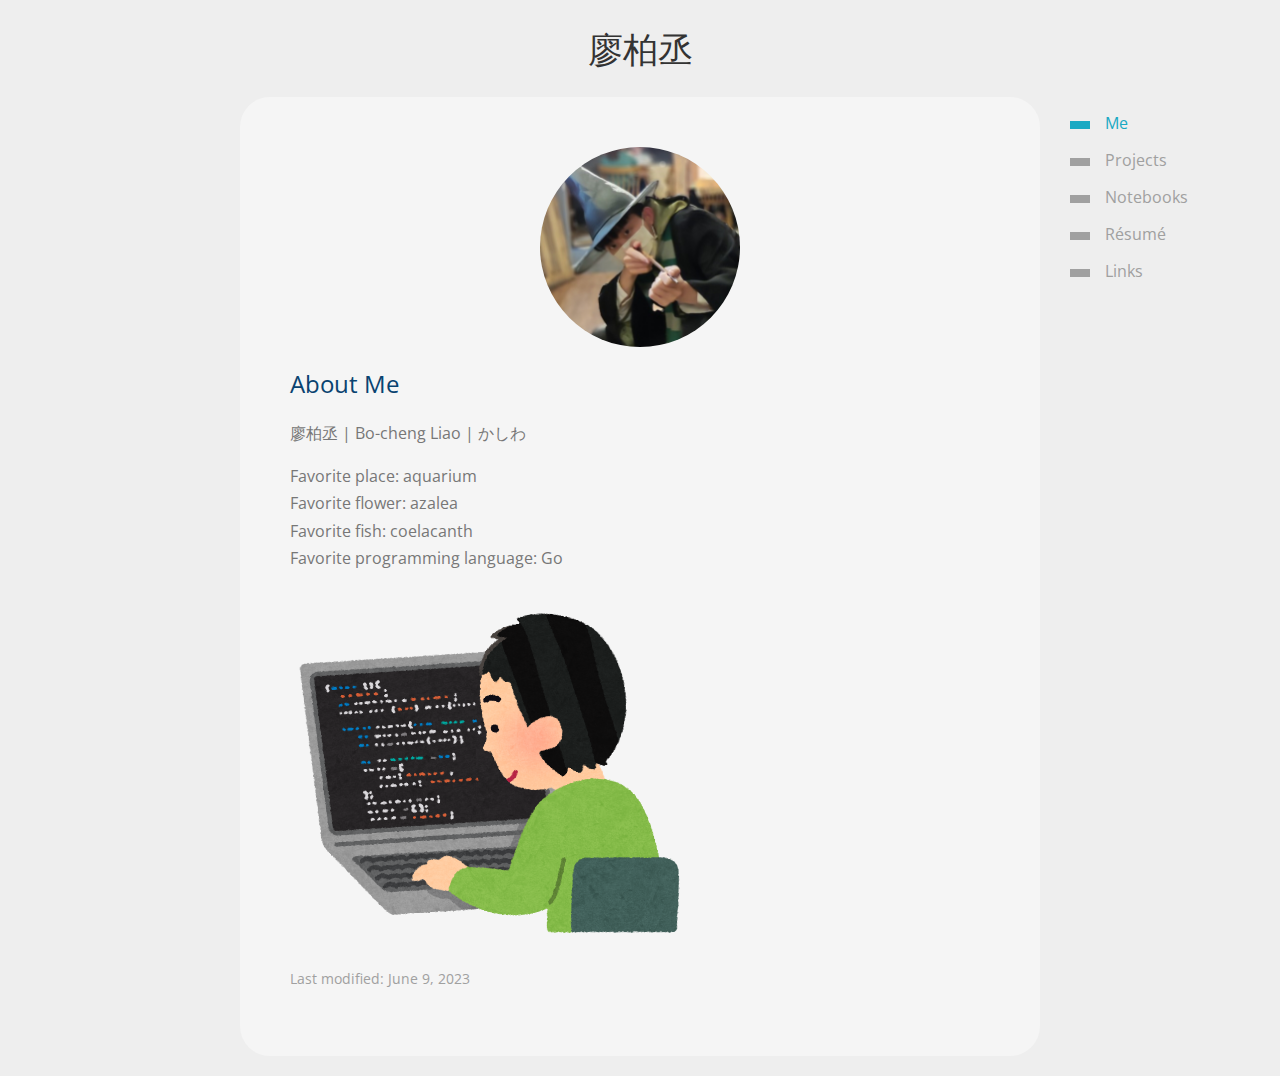
==== index.html @ 355efa6c "Use javascript instead of dart" ====
<!DOCTYPE html>
<html>

<head>
    <meta charset="utf-8">
    <meta http-equiv="X-UA-Compatible" content="IE=edge">
    <meta name="viewport" content="width=device-width, initial-scale=1.0">
    <meta name="scaffolded-by" content="https://github.com/dart-lang/stagehand">
    <title>廖柏丞</title>
    <link rel="icon" href="favicon.ico">
    <link rel="stylesheet" href="https://fonts.googleapis.com/css?family=Open+Sans:400,600" />
    <link rel="stylesheet" href="css/main.css?20211231" />
    <link rel="stylesheet" href="https://fonts.googleapis.com/icon?family=Material+Icons">
    <script defer src="/main.js?202112312"></script>
</head>

<body>
    <h1 class="title">廖柏丞</h1>
    <div class="main">
        <nav>
            <ul>
                <li id="routing-main">
                    <a href="#main"><span></span>Me</a>
                </li>
                <li id="routing-projects">
                    <a href="#projects"><span></span>Projects</a>
                </li>
                <li id="routing-notebooks">
                    <a href="#notebooks"><span></span>Notebooks</a>
                </li>
                <li id="routing-resume">
                    <a href="#resume"><span></span>Résumé</a>
                </li>
                <li id="routing-links">
                    <a href="#links"><span></span>Links</a>
                </li>
            </ul>
        </nav>
        <div class="main-container">
            <div id="routing-loader" class="loader"></div>
            <div id="page-main" class="container hidden">
                <img src="img/me.jpg?20220501" alt="profile photo" class="profile" />
                <h2>About Me</h2>
                <p>廖柏丞 | Bo-cheng Liao | かしわ</p>
                <p>
                    Favorite place: aquarium<br>
                    Favorite flower: azalea<br>
                    Favorite fish: coelacanth<br>
                    Favorite programming language: Go<br>
                </p>
                <img src="img/computer_programming_man.png" class="img-400">
                <p class="inconspicuous">Last modified: June 9, 2023</p>
            </div>
            <div id="page-projects" class="container hidden">
                <h2>Website for BPEECS NCHU</h2>
                <blockquote>
                    <img class="shadow corner" src="https://i.imgur.com/UUxutf3.png">
                    <p>A website for Bachelor Program of Electrical Engineering and Computer Science at NCHU. It is
                        developed by Go and Javascript in 2020</p>
                    <p>See on <a href="https://github.com/ksw2000/bpeecs.nchu.edu.tw">Github</a> or on <a
                            href="https://bpeecs.nchu.edu.tw/">https://bpeecs.nchu.edu.tw</a></p>
                </blockquote>
                <h2>Website for TWISC@NCHU</h2>
                <blockquote>
                    <img class="shadow corner" src="https://i.imgur.com/Dptp0qQ.png">
                    <p>A website for NCHU Taiwan Information Security Center. It was developed by Go and Javascript in
                        2021</p>
                    <p>See on <a href="https://github.com/ksw2000/twisc.nchu.edu.tw">Github</a> or on <a
                            href="https://twisc.nchu.edu.tw/">https://twisc.nchu.edu.tw</a></p>
                </blockquote>
                <h2>COVID-19 in Taiwan</h2>
                <blockquote>
                    <img class="shadow corner" src="https://i.imgur.com/UM1cob2.png">
                    <p>Data visualization of statistics about COVID-19 in Taiwan.</p>
                    <p>See on <a href="https://github.com/ksw2000/COVID-19-in-Taiwan">Github</a> or on <a
                            href="https://ksw2000.github.io/COVID-19-in-Taiwan/">https://ksw2000.github.io/COVID-19-in-Taiwan/</a>
                    </p>
                </blockquote>
                <h2>Music Start Discord Bot Pro</h2>
                <blockquote>
                    <img class="shadow corner" src="https://i.imgur.com/oUT1Wzx.png">
                    <p>A Discord bot can play youtube music.</p>
                    <p>See on <a href="https://github.com/ksw2000/Music-Start-Discord-Bot-Pro">Github</a></p>
                </blockquote>
                <h2>NPM package hackmd-to-html-cli</h2>
                <blockquote>
                    <img class="shadow corner" src="https://i.imgur.com/T1WuzU8.png">
                    <p>A node.js cli tool for converting HackMD markdown to HTML</p>
                    <p>See on <a href="https://github.com/ksw2000/hackmd-to-html-cli">Github</a> or on <a
                            href="https://www.npmjs.com/package/hackmd-to-html-cli">npm</a></p>
                </blockquote>
                <h2>Flutter package Elastic Autocomplete</h2>
                <blockquote>
                    <img class="shadow corner" src="https://i.imgur.com/6PYK55s.png">
                    <p>A Flutter package generates an elastic autocomplete widget simply.</p>
                    <p>See on <a href="https://github.com/ksw2000/flutter_elastic_autocomplete">Github</a> or on <a
                            href="https://pub.dev/packages/elastic_autocomplete">pub</a></p>
                </blockquote>
                <p class="inconspicuous">Last modified: Dec 31, 2021</p>
            </div>
            <div id="page-notebooks" class="container hidden">
                <h2>Data Structure</h2>
                <blockquote>
                    <img class="shadow corner" data-repo="ksw2000/Data-Structure-in-C">
                    <p>My data structure notes. There are a lot of codes implement data structure by pure C language.
                    </p>
                    <p>See on <a href="https://github.com/ksw2000/Data-Structure-in-C">Github</a></p>
                </blockquote>

                <h2>Operating Systems</h2>
                <blockquote>
                    <img class="shadow corner" data-repo="ksw2000/Operating-Systems-NCHU">
                    <p>This repository contains notebooks and codes of OS, OSLab, File processing and I/O systems</p>
                    <p>See on <a href="https://github.com/ksw2000/Operating-Systems-NCHU">Github</a></p>
                </blockquote>

                <h2>Algorithms</h2>
                <blockquote>
                    <img class="shadow corner" data-repo="ksw2000/Algorithms-Meet-Java">
                    <p>My algorithms study notes and some codes</p>
                    <p>See on <a href="https://github.com/ksw2000/Algorithms-Meet-Java">Github</a></p>
                </blockquote>
                <p class="inconspicuous">Last modified: Dec 31, 2021</p>
            </div>
            <div id="page-resume" class="container hidden">
                <h2>My Résumé</h2>
                <h3>Education</h3>
                <ul>
                    <li><a href="//www.ncku.edu.tw/" target="_blank">National Cheng Kung University</a> (Master
                        Degree)<br>2022 - present</li>
                    <ul>
                        <li><a href="https://www.csie.ncku.edu.tw/" target="_blank">Computer Science and Information
                                Engineering</a></li>
                        <li>Lab: <a href="//algorithm.csie.ncku.edu.tw/" target="_blank">Interconnection Networks and
                                High-Performance Computation</a></li>
                    </ul>
                    <li><a href="//www.nchu.edu.tw/" target="_blank">National Chung Hsing University</a> (Bachelor
                        Degree)<br>2018 - 2022
                        <ul>
                            <li>Major in <a href="http://www.cs.nchu.edu.tw/" target="_blank">Computer Science and
                                    Engineering</a></li>
                            <li>Minor in <a href="http://hort.nchu.edu.tw/" target="_blank">Horticulture</a></li>
                        </ul>
                    </li>
                    <li><a href="https://www.cksh.tp.edu.tw/" target="_blank">Taipei Municipal Chenggong High
                            School</a><br>2015 - 2018</li>
                </ul>
                <h3>Technical skills</h3>
                <u>Programming Language or Frameworks</u>
                <ul>
                    <li>C</li>
                    <li>Go</li>
                    <li>Java</li>
                    <li>Python</li>
                    <li>Dart, Flutter</li>
                    <li>PHP7</li>
                    <li>SQL
                        <ul>
                            <li>MySQL</li>
                            <li>SQLite</li>
                        </ul>
                    </li>
                    <li>HTML5, CSS3</li>
                    <li>Javascript (ES5, ES6)
                        <ul>
                            <li>jQuery</li>
                            <li>Node.js</li>
                            <li>Electron</li>
                            <li>CoffeeScript</li>
                            <li>TypeScript</li>
                        </ul>
                    </li>
                    <li>Kotlin</li>
                    <li>Arduino</li>
                </ul>
                <u>Other tools</u>
                <ul>
                    <li>Git, Github</li>
                    <li>Google cloud platform (API Engine)</li>
                    <li>Taiwan Computing Cloud (TWCC)</li>
                    <li>Docker</li>
                    <li>Linux (Ubuntu, KDE neon, CentOS)</li>
                    <li>Heroku</li>
                </ul>
                <h3>Experience</h3>
                <ul>
                    <li>2021/8 ~ 2022/6<br><b>Full-stack web develop</b> for the Taiwan Information Security Center at
                        NCHU
                        <br><a href="https://twisc.nchu.edu.tw/" target="_blank">https://twisc.nchu.edu.tw/</a>
                    </li>
                    </li>
                    <li>2020/9 ~ present<br><b>Full-stack web develop</b> for Core Materials Inc.</li>
                    <li>2020/8 ~ present<br><b>Full-stack web develop</b> for the forum website of HIM International
                        Music Inc.</a>
                        <br><a href="https://himwriters.net/" target="_blank">https://himwriters.net/</a>
                    </li>
                    <li>2020/7 ~ 2022/6<br><b>Full-stack web develop</b> for the Bachelor Program of Electrical
                        Engineering and Computer Science in NCHU
                        <br><a href="https://bpeecs.nchu.edu.tw" target="_blank">https://bpeecs.nchu.edu.tw</a>
                    <li>2020/10 ~ 2022/5<br>Cram school <b>math & physics & chemistry teacher</b>
                        (Grade7~Grade12)<br>明光義塾講師 Meikoschool Co., Ltd</li>
                    <li>2019/7 ~ 2020/1<br>Senior high school <b>math tutor</b> (Grade 10)</li>
                    <li>2019/7 ~ 2019/8<br>Junior high school <b>math & science tutor</b> (Grade 9)</li>
                    <li>2019/9 ~ 2020/6<br>NCHU Volunteer Team (興大志工隊) <b>vice director</b></li>
                </ul>
                <h3>Languages</h3>
                <ul>
                    <li>Chinese (Native)</li>
                    <li>English
                        <ul>
                            <li>2018 Advanced Subjects Test / 107 指定科目考試 (scored 64 / the top of 31%)</li>
                        </ul>
                    </li>
                </ul>
            </div>
            <div id="page-links" class="container hidden">
                <ul class="spread">
                    <li>Github: <a target="_blank" href="//github.com/ksw2000">@ksw2000</a></li>
                    <li>Medium: <a target="_blank" href="//medium.com/@ksw2000">@ksw2000</a></li>
                    <li>Instagram: <a target="_blank" href="//www.instagram.com/_ksw2000/">@_ksw2000</a></li>
                    <li>Youtube: <a target="_blank" href="//www.youtube.com/channel/UC-63yx62oiX2tTlofMzon_A">資工宅開發</a>
                    </li>
                    <li>npm: <a target="_blank" href="//www.npmjs.com/~ksw2000">ksw2000</a></li>
                    <li>CodeForces: <a target="_blank" href="//codeforces.com/profile/Kashiwa">Kashiwa</a></li>
                </ul>
            </div>
        </div>
    </div>
</body>

</html>
---- css/main.css ----
:root {
    --gray: #a0a0a0;
    --teal: #19a9c3;
    --blue: #00b9ff;
    --dark-gray: #777777;
    --prussian-blue: #094370;
}

body {
    background-color: #eeeeee;
    color: var(--gray);
    font-size: 16px;
    font-family: 'Noto Sans TC', "Open Sans", Arial, Helvetica, sans-serif;
    overflow-x: hidden;
    padding: 0px;
    margin: 0px;
}

a, a:visited {
    color: var(--teal);
    text-decoration: none;
}

a:hover {
    color: var(--blue);
    transition: color 300ms;
}

h1.title {
    color: #333;
    display: block;
    font-size: 2.2rem;
    font-weight: 100;
    text-align: center;
}

nav {
    position: absolute;
    right: -180px;
    width: 150px;
}

nav ul {
    list-style: none;
    margin: 0px;
    padding: 0px;
}

nav li {
    list-style: none;
    margin: 15px 0px;
    padding: 0px;
}

nav a, nav a:visited {
    color: var(--gray);
    display: block;
    font-size: 1rem;
    transition: color 500ms;
}

nav a span {
    background-color: var(--gray);
    display: inline-block;
    height: 8px;
    margin-right: 15px;
    transition: background-color 500ms;
    width: 20px;
    vertical-align: middle;
}

nav a:hover {
    color: var(--teal);
}

nav a:hover span {
    background-color: var(--teal);
}

nav .active a {
    color: var(--teal);
}

nav .active a span {
    background-color: var(--teal);
}

p {
    line-height: 1.7rem;
    font-size: 1rem;
}


h2 {
    color: var(--prussian-blue);
    font-size: 1.5rem;
    font-weight: 400;
}

h3 {
    font-size: 1.2rem;
    font-weight: 100;
}

blockquote {
    margin: 0px;
    padding: 0px 0px 0px 15px;
    border-left: 3px solid var(--gray);
}

blockquote:hover {
    transition: border-left-color 500ms;
    border-left-color: var(--blue);
}

.main {
    position: relative;
    margin: 0px auto;
    max-width: 800px;
    width: 100%;
}

.main-container {
    border-radius: 30px;
    background-color: #f5f5f5;
    color: var(--dark-gray);
    margin: 20px 0px;
    overflow-x: auto;
    padding: 50px;
}

.container {
    animation: fadeIn 500ms ease-in;
}

@keyframes fadeIn {
    0% {
        opacity: 0;
        transform: translateY(-25px)
    }

    100% {
        opacity: 1;
        transform: translateY(0px)
    }
}

.hidden {
    display: none;
}

.profile {
    border-radius: 50%;
    display: block;
    height: 200px;
    margin: 0px auto;
    width: 200px;
}

img-400 {
    max-width: 400px;
    width: 100%;
}

.inconspicuous {
    color: var(--gray);
    font-size: 0.85rem;
}

@media (max-width: 1250px) {
    .main {
        max-width: 630px;
    }

    body {
        font-size: 15px;
    }
}

@media (max-width: 1050px) {
    nav {
        max-width: 550px;
        margin: 0px auto;
        position: static;
        width: 100%;
    }

    nav a span {
        display: none;
    }

    nav ul {
        display: flex;
        justify-content: space-around;
    }

    nav li {
        margin: 5px 0px;
    }
}

@media (max-width: 575px) {
    .main-container {
        margin: 10px 0px;
        padding: 20px;
    }

    body {
        font-size: 14px;
    }
}

.loader {
    border: 5px solid transparent;
    /* Light grey */
    border-top: 5px solid #454547;
    /* Blue */
    border-radius: 50%;
    width: 70px;
    height: 70px;
    animation: spin 750ms linear infinite;
    margin: 20px auto;
}

@keyframes spin {
    0% {
        transform: rotate(0deg);
    }

    100% {
        transform: rotate(360deg);
    }
}

.img-400 {
    display: block;
    max-width: 400px;
    width: 100%;
}

img {
    max-width: 100%;
}

img[data-repo]{
    display: block;
    max-width: 500px;
    margin: 0px auto;
}

img.shadow {
    box-shadow: 8px 8px 12px rgb(0, 0, 0, 50%);
}

img.corner{
    border-radius: 8px;
}

ul.spread li{
    margin: 10px 0px;
}
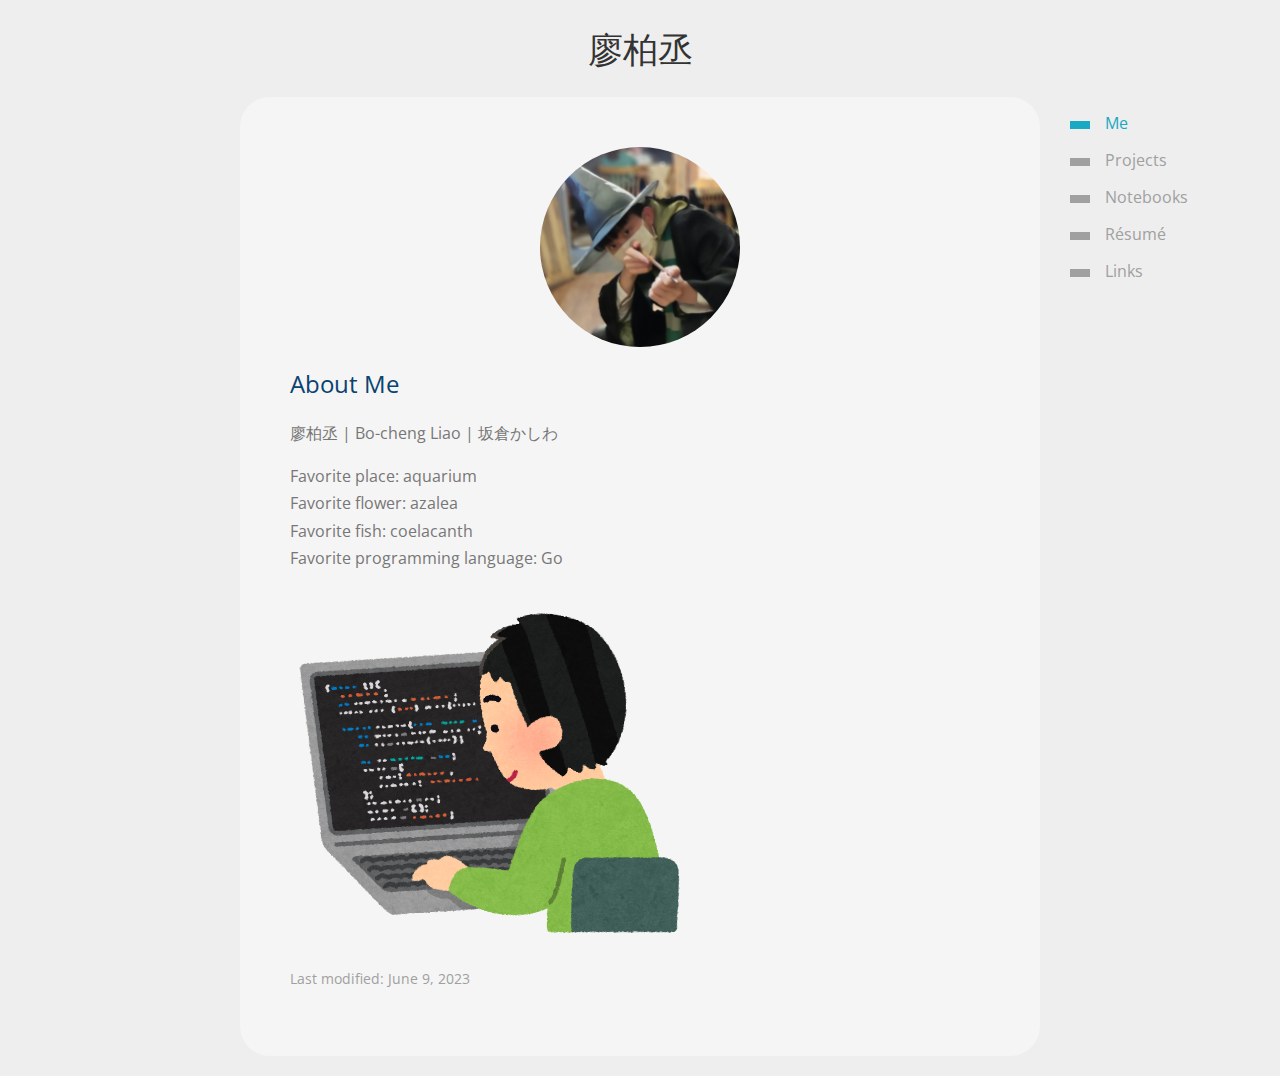
==== commit 56bf1c8a: "Update name and lang ability" ====
--- a/index.html
+++ b/index.html
@@ -41,7 +41,7 @@
             <div id="page-main" class="container hidden">
                 <img src="img/me.jpg?20220501" alt="profile photo" class="profile" />
                 <h2>About Me</h2>
-                <p>廖柏丞 | Bo-cheng Liao | かしわ</p>
+                <p>廖柏丞 | Bo-cheng Liao | 坂倉かしわ</p>
                 <p>
                     Favorite place: aquarium<br>
                     Favorite flower: azalea<br>
@@ -52,11 +52,76 @@
                 <p class="inconspicuous">Last modified: June 9, 2023</p>
             </div>
             <div id="page-projects" class="container hidden">
+                <h2>Go Package: Fibonacci Heap</h2>
+                <blockquote>
+                    <img class="shadow corner" src="https://imgur.com/3xVKIhT.png">
+                    <p>go-fibheap implements a high-efficiency Fibonacci heap in GoLang.</p>
+                    <p>See on <a href="https://pkg.go.dev/github.com/ksw2000/go-fibheap">pkg.go.dev</a> or <a href="https://github.com/ksw2000/go-fibheap">https://github.com/ksw2000/go-fibheap</a></p>
+                </blockquote>
+
+                <h2>Website for INHPC in NCKU</h2>
+                <blockquote>
+                    <img class="shadow corner" src="https://imgur.com/IOyOfAf.png">
+                    <p>INHPC: Interconnection Networks and High-Performance Computation Laboratory</p>
+                    <ul>
+                        <li>Backend: Go</li>
+                        <li>Frontend: Angular</li>
+                    </ul>
+                    <p>See on <a href="https://algorithm.csie.ncku.edu.tw/">algorithm.csie.ncku.edu.tw</a> or front-end Github repository on <a href="https://github.com/ksw2000/inhpc-lab-website">inhpc-lab-website</a> and back-end Github repository on <a href="https://github.com/ksw2000/inhpc-lab-website-server">inhpc-lab-website-server</a></p>
+                </blockquote>
+
+                <h2>Manzy's Fan Club</h2>
+                <blockquote>
+                    <img class="shadow corner" src="https://imgur.com/hqcZEbe.png">
+                    <p>A website promoting the cuteness of Manzy and documenting its events, serving as my personal first project built with the Angular.</p>
+                    <ul>
+                        <li>Frontend: Typescript/Angular</li>
+                    </ul>
+                    <p>See on <a href="https://ksw2000.github.io/manzy-fc/">https://ksw2000.github.io/manzy-fc/</a> or <a href="https://github.com/ksw2000/manzy-fc">Github</a></p>
+                </blockquote>
+
+                <h2>Flutter App: Catch Cats</h2>
+                <blockquote>
+                    <img class="shadow corner" src="https://imgur.com/Ztw4jCS.png">
+                    <p>A cross-platform app that allows users to cache virtual cats in the real world.</p>
+                    <ul>
+                        <li>Backend: Go</li>
+                        <li>Database: SQLite</li>
+                        <li>Frontend: Dart/Flutter</li>
+                    </ul>
+                    <p>See front-end Github repository on <a href="https://github.com/ksw2000/ncku_catch_cat_flutter">ncku_catch_cat_flutter</a> and back-end Github repository on <a href="https://github.com/ksw2000/ncku_catch_cat_server">ncku_catch_cat_server</a></p>
+                </blockquote>
+                
+                <h2>HIM International Music Creator Forum</h2>
+                <blockquote>
+                    <img class="shadow corner" src="https://imgur.com/hxdSxB7.png">
+                    <p>A Web APP designed for internal use by HIM International Music creators. The website includes functions such as user management, file upload management, and post management.</p>
+                    <ul>
+                        <li>Backend: PHP</li>
+                        <li>Database: MySQL</li>
+                        <li>Frontend: Dart/Flutter</li>
+                    </ul>
+                </blockquote>
+                <h2>Website for Core Materials</h2>
+                <blockquote>
+                    <img class="shadow corner" src="https://imgur.com/xzc46x9.png">
+                    <p>A corporate image website featuring content in three languages: Chinese, English, and Japanese.</p>
+                    <ul>
+                        <li>Backend: Go</li>
+                        <li>Frontend: HTML, CSS, Javascript</li>
+                    </ul>
+                    <p>See on <a href="https://corematerials.co/">corematerials.co</a></p>
+                </blockquote>
                 <h2>Website for BPEECS NCHU</h2>
                 <blockquote>
                     <img class="shadow corner" src="https://i.imgur.com/UUxutf3.png">
-                    <p>A website for Bachelor Program of Electrical Engineering and Computer Science at NCHU. It is
-                        developed by Go and Javascript in 2020</p>
+                    <p>A website for Bachelor Program of Electrical Engineering and Computer Science at NCHU</p>
+                    <ul>
+                        <li>Backend: Go</li>
+                        <li>Database: SQLite</li>
+                        <li>Frontend: HTML, CSS, Javascript</li>
+                        <li>Server: CentOS</li>
+                    </ul>
                     <p>See on <a href="https://github.com/ksw2000/bpeecs.nchu.edu.tw">Github</a> or on <a
                             href="https://bpeecs.nchu.edu.tw/">https://bpeecs.nchu.edu.tw</a></p>
                 </blockquote>
@@ -65,6 +130,12 @@
                     <img class="shadow corner" src="https://i.imgur.com/Dptp0qQ.png">
                     <p>A website for NCHU Taiwan Information Security Center. It was developed by Go and Javascript in
                         2021</p>
+                    <ul>
+                        <li>Backend: Go</li>
+                        <li>Database: SQLite</li>
+                        <li>Frontend: HTML, CSS, Javascript</li>
+                        <li>Server: Ubuntu</li>
+                    </ul>
                     <p>See on <a href="https://github.com/ksw2000/twisc.nchu.edu.tw">Github</a> or on <a
                             href="https://twisc.nchu.edu.tw/">https://twisc.nchu.edu.tw</a></p>
                 </blockquote>
@@ -72,31 +143,40 @@
                 <blockquote>
                     <img class="shadow corner" src="https://i.imgur.com/UM1cob2.png">
                     <p>Data visualization of statistics about COVID-19 in Taiwan.</p>
+                    <ul>
+                        <li>Frontend: HTML, CSS, Javascript</li>
+                    </ul>
                     <p>See on <a href="https://github.com/ksw2000/COVID-19-in-Taiwan">Github</a> or on <a
                             href="https://ksw2000.github.io/COVID-19-in-Taiwan/">https://ksw2000.github.io/COVID-19-in-Taiwan/</a>
                     </p>
                 </blockquote>
-                <h2>Music Start Discord Bot Pro</h2>
+                <h2>npm: Music Start Discord Bot Pro</h2>
                 <blockquote>
                     <img class="shadow corner" src="https://i.imgur.com/oUT1Wzx.png">
                     <p>A Discord bot can play youtube music.</p>
-                    <p>See on <a href="https://github.com/ksw2000/Music-Start-Discord-Bot-Pro">Github</a></p>
-                </blockquote>
-                <h2>NPM package hackmd-to-html-cli</h2>
-                <blockquote>
-                    <img class="shadow corner" src="https://i.imgur.com/T1WuzU8.png">
-                    <p>A node.js cli tool for converting HackMD markdown to HTML</p>
+                    <ul>
+                        <li>Developing with Typescript</li>
+                    </ul>
+                    <p>See on <a href="https://github.com/ksw2000/Music-Start-Discord-Bot-Pro">Github</a> or on <a href="https://www.npmjs.com/package/music-start-pro">npm</a></p>
+                </blockquote>
+                <h2>npm: hackmd-to-html-cli</h2>
+                <blockquote>
+                    <img class="shadow corner" src="https://imgur.com/6h6I7Bq.png">
+                    <p>Not only is this a CLI tool, but it is also an importable package for converting standard Markdown and even HackMD-supported Markdown into HTML.</p>
+                    <ul>
+                        <li>Developing with Typescript</li>
+                    </ul>
                     <p>See on <a href="https://github.com/ksw2000/hackmd-to-html-cli">Github</a> or on <a
                             href="https://www.npmjs.com/package/hackmd-to-html-cli">npm</a></p>
                 </blockquote>
-                <h2>Flutter package Elastic Autocomplete</h2>
+                <h2>Flutter Package: Elastic Autocomplete</h2>
                 <blockquote>
                     <img class="shadow corner" src="https://i.imgur.com/6PYK55s.png">
                     <p>A Flutter package generates an elastic autocomplete widget simply.</p>
                     <p>See on <a href="https://github.com/ksw2000/flutter_elastic_autocomplete">Github</a> or on <a
                             href="https://pub.dev/packages/elastic_autocomplete">pub</a></p>
                 </blockquote>
-                <p class="inconspicuous">Last modified: Dec 31, 2021</p>
+                <p class="inconspicuous">Last modified: March 25, 2024</p>
             </div>
             <div id="page-notebooks" class="container hidden">
                 <h2>Data Structure</h2>
@@ -104,6 +184,9 @@
                     <img class="shadow corner" data-repo="ksw2000/Data-Structure-in-C">
                     <p>My data structure notes. There are a lot of codes implement data structure by pure C language.
                     </p>
+                    <ul>
+                        <li>Developing with Dart/Flutter</li>
+                    </ul>
                     <p>See on <a href="https://github.com/ksw2000/Data-Structure-in-C">Github</a></p>
                 </blockquote>
 
@@ -127,7 +210,7 @@
                 <h3>Education</h3>
                 <ul>
                     <li><a href="//www.ncku.edu.tw/" target="_blank">National Cheng Kung University</a> (Master
-                        Degree)<br>2022 - present</li>
+                        Degree)<br>2022 - 2024</li>
                     <ul>
                         <li><a href="https://www.csie.ncku.edu.tw/" target="_blank">Computer Science and Information
                                 Engineering</a></li>
@@ -211,6 +294,12 @@
                             <li>2018 Advanced Subjects Test / 107 指定科目考試 (scored 64 / the top of 31%)</li>
                         </ul>
                     </li>
+                    <li>
+                        Japanese
+                        <ul>
+                            <li>JLPT N3 certified.</li>
+                        </ul>
+                    </li>
                 </ul>
             </div>
             <div id="page-links" class="container hidden">
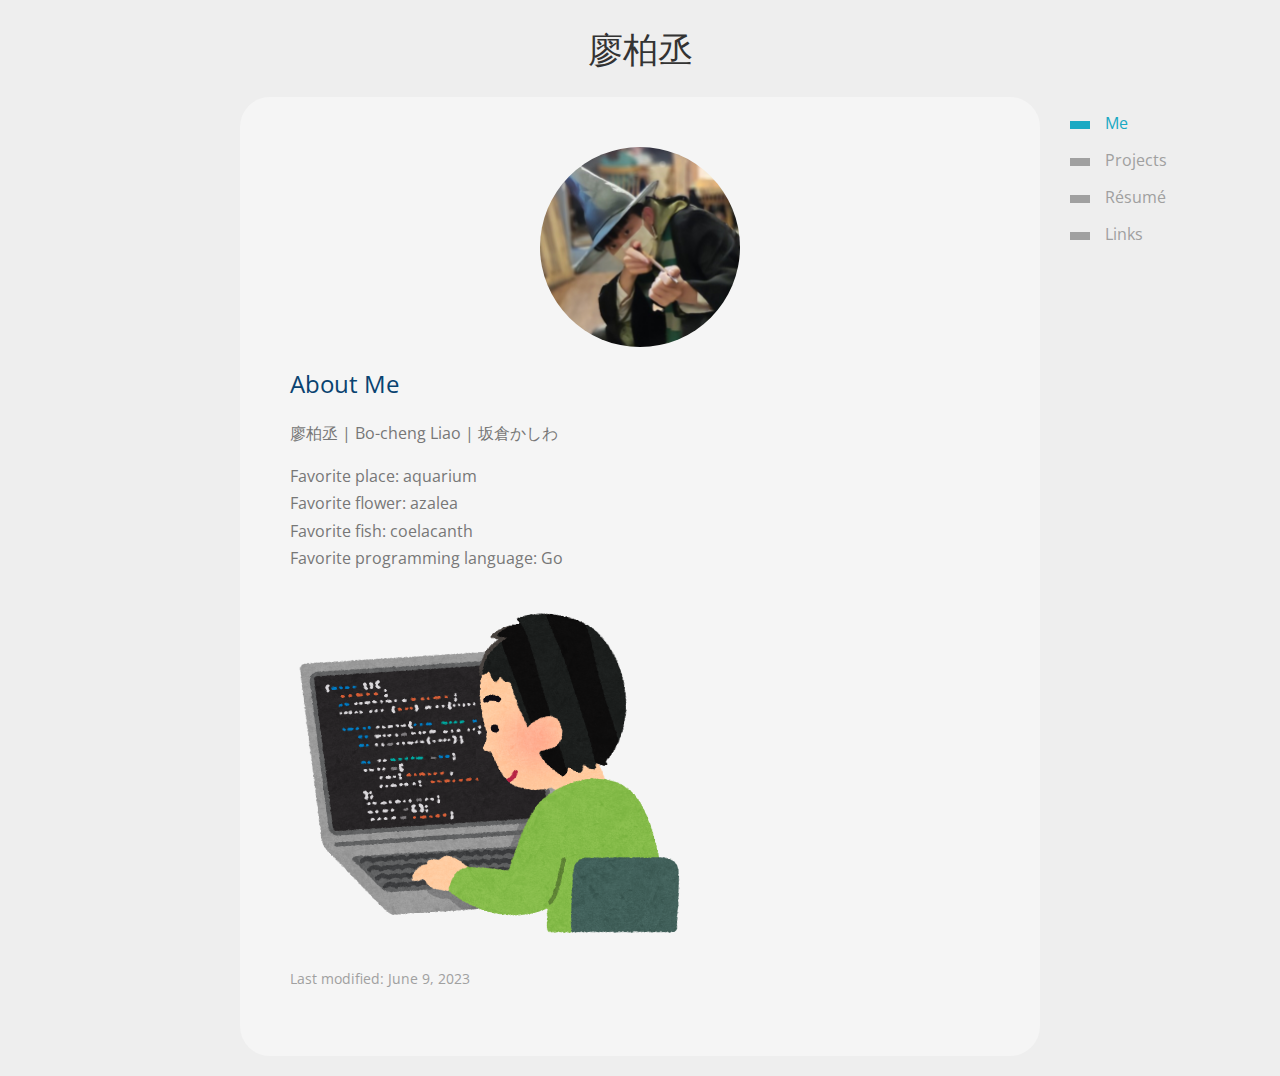
==== commit 53113840: "chore: remove notebook page" ====
--- a/index.html
+++ b/index.html
@@ -24,9 +24,6 @@
                 </li>
                 <li id="routing-projects">
                     <a href="#projects"><span></span>Projects</a>
-                </li>
-                <li id="routing-notebooks">
-                    <a href="#notebooks"><span></span>Notebooks</a>
                 </li>
                 <li id="routing-resume">
                     <a href="#resume"><span></span>Résumé</a>
@@ -102,16 +99,29 @@
                         <li>Frontend: Dart/Flutter</li>
                     </ul>
                 </blockquote>
+
+                <h2>Website for Okimation</h2>
+                <blockquote>
+                    <img class="shadow corner" src="https://imgur.com/BLJvGF3.png">
+                    <p>A corporate image website featuring content in three languages: Chinese, English, and Japanese.</p>
+                    <ul>
+                        <li>Backend: Go</li>
+                        <li>Frontend: HTML, CSS, Javascript</li>
+                    </ul>
+                    <p>See on <a href="https://okimation.co/">okimation.co</a></p>
+                </blockquote>
+    
                 <h2>Website for Core Materials</h2>
                 <blockquote>
                     <img class="shadow corner" src="https://imgur.com/xzc46x9.png">
-                    <p>A corporate image website featuring content in three languages: Chinese, English, and Japanese.</p>
+                    <p>A corporate image website featuring content in three languages: Japanese, English and Deutsch.</p>
                     <ul>
                         <li>Backend: Go</li>
                         <li>Frontend: HTML, CSS, Javascript</li>
                     </ul>
                     <p>See on <a href="https://corematerials.co/">corematerials.co</a></p>
                 </blockquote>
+
                 <h2>Website for BPEECS NCHU</h2>
                 <blockquote>
                     <img class="shadow corner" src="https://i.imgur.com/UUxutf3.png">
@@ -177,33 +187,6 @@
                             href="https://pub.dev/packages/elastic_autocomplete">pub</a></p>
                 </blockquote>
                 <p class="inconspicuous">Last modified: March 25, 2024</p>
-            </div>
-            <div id="page-notebooks" class="container hidden">
-                <h2>Data Structure</h2>
-                <blockquote>
-                    <img class="shadow corner" data-repo="ksw2000/Data-Structure-in-C">
-                    <p>My data structure notes. There are a lot of codes implement data structure by pure C language.
-                    </p>
-                    <ul>
-                        <li>Developing with Dart/Flutter</li>
-                    </ul>
-                    <p>See on <a href="https://github.com/ksw2000/Data-Structure-in-C">Github</a></p>
-                </blockquote>
-
-                <h2>Operating Systems</h2>
-                <blockquote>
-                    <img class="shadow corner" data-repo="ksw2000/Operating-Systems-NCHU">
-                    <p>This repository contains notebooks and codes of OS, OSLab, File processing and I/O systems</p>
-                    <p>See on <a href="https://github.com/ksw2000/Operating-Systems-NCHU">Github</a></p>
-                </blockquote>
-
-                <h2>Algorithms</h2>
-                <blockquote>
-                    <img class="shadow corner" data-repo="ksw2000/Algorithms-Meet-Java">
-                    <p>My algorithms study notes and some codes</p>
-                    <p>See on <a href="https://github.com/ksw2000/Algorithms-Meet-Java">Github</a></p>
-                </blockquote>
-                <p class="inconspicuous">Last modified: Dec 31, 2021</p>
             </div>
             <div id="page-resume" class="container hidden">
                 <h2>My Résumé</h2>
@@ -289,11 +272,7 @@
                 <h3>Languages</h3>
                 <ul>
                     <li>Chinese (Native)</li>
-                    <li>English
-                        <ul>
-                            <li>2018 Advanced Subjects Test / 107 指定科目考試 (scored 64 / the top of 31%)</li>
-                        </ul>
-                    </li>
+                    <li>English (Intermediate)</li>
                     <li>
                         Japanese
                         <ul>
@@ -307,10 +286,8 @@
                     <li>Github: <a target="_blank" href="//github.com/ksw2000">@ksw2000</a></li>
                     <li>Medium: <a target="_blank" href="//medium.com/@ksw2000">@ksw2000</a></li>
                     <li>Instagram: <a target="_blank" href="//www.instagram.com/_ksw2000/">@_ksw2000</a></li>
-                    <li>Youtube: <a target="_blank" href="//www.youtube.com/channel/UC-63yx62oiX2tTlofMzon_A">資工宅開發</a>
-                    </li>
+                    <li>Youtube: <a target="_blank" href="//www.youtube.com/channel/UC-63yx62oiX2tTlofMzon_A">資工宅開發</a></li>
                     <li>npm: <a target="_blank" href="//www.npmjs.com/~ksw2000">ksw2000</a></li>
-                    <li>CodeForces: <a target="_blank" href="//codeforces.com/profile/Kashiwa">Kashiwa</a></li>
                 </ul>
             </div>
         </div>
